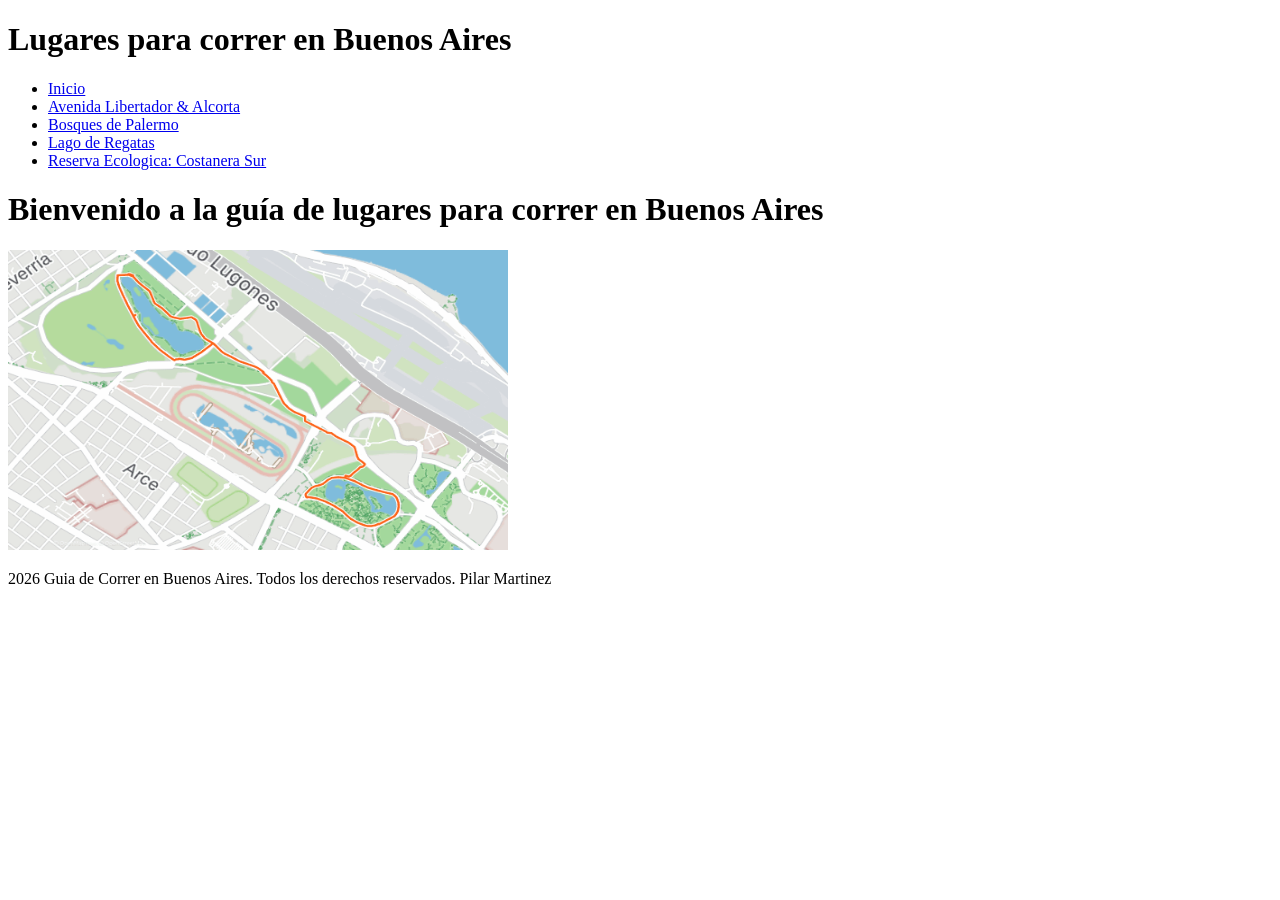
==== index.html @ 620407ea "Realizacion Actividad 1" ====
<!DOCTYPE html>
<html lang="en">
<head>
    <meta charset="UTF-8">
    <meta name="viewport" content="width=device-width, initial-scale=1.0">
    <title>Running</title>
</head>
<body>
    <header>
        <h1>Lugares para correr en Buenos Aires</h1>
        <nav>
            <ul>
                <li><a href="index.html">Inicio</a></li>
                <li><a href="Libertador.html">Avenida Libertador & Alcorta</a></li>
                <li><a href="Palermo.html">Bosques de Palermo</a></li>
                <li><a href="Regatas.html">Lago de Regatas</a></li>
                <li><a href="ReservaEcologica.html">Reserva Ecologica: Costanera Sur</a></li>
            </ul>
        </nav>
    </header>
    <main>
        <h1>Bienvenido a la guía de lugares para correr en Buenos Aires</h1>
        <img src="img\map.png" alt="Mapa de Buenos Aires" width="500" height="300"> 
    </main>
    <footer>
        <p>2026 Guia de Correr en Buenos Aires. Todos los derechos reservados. Pilar Martinez</p>
    </footer>
</body>
</html>
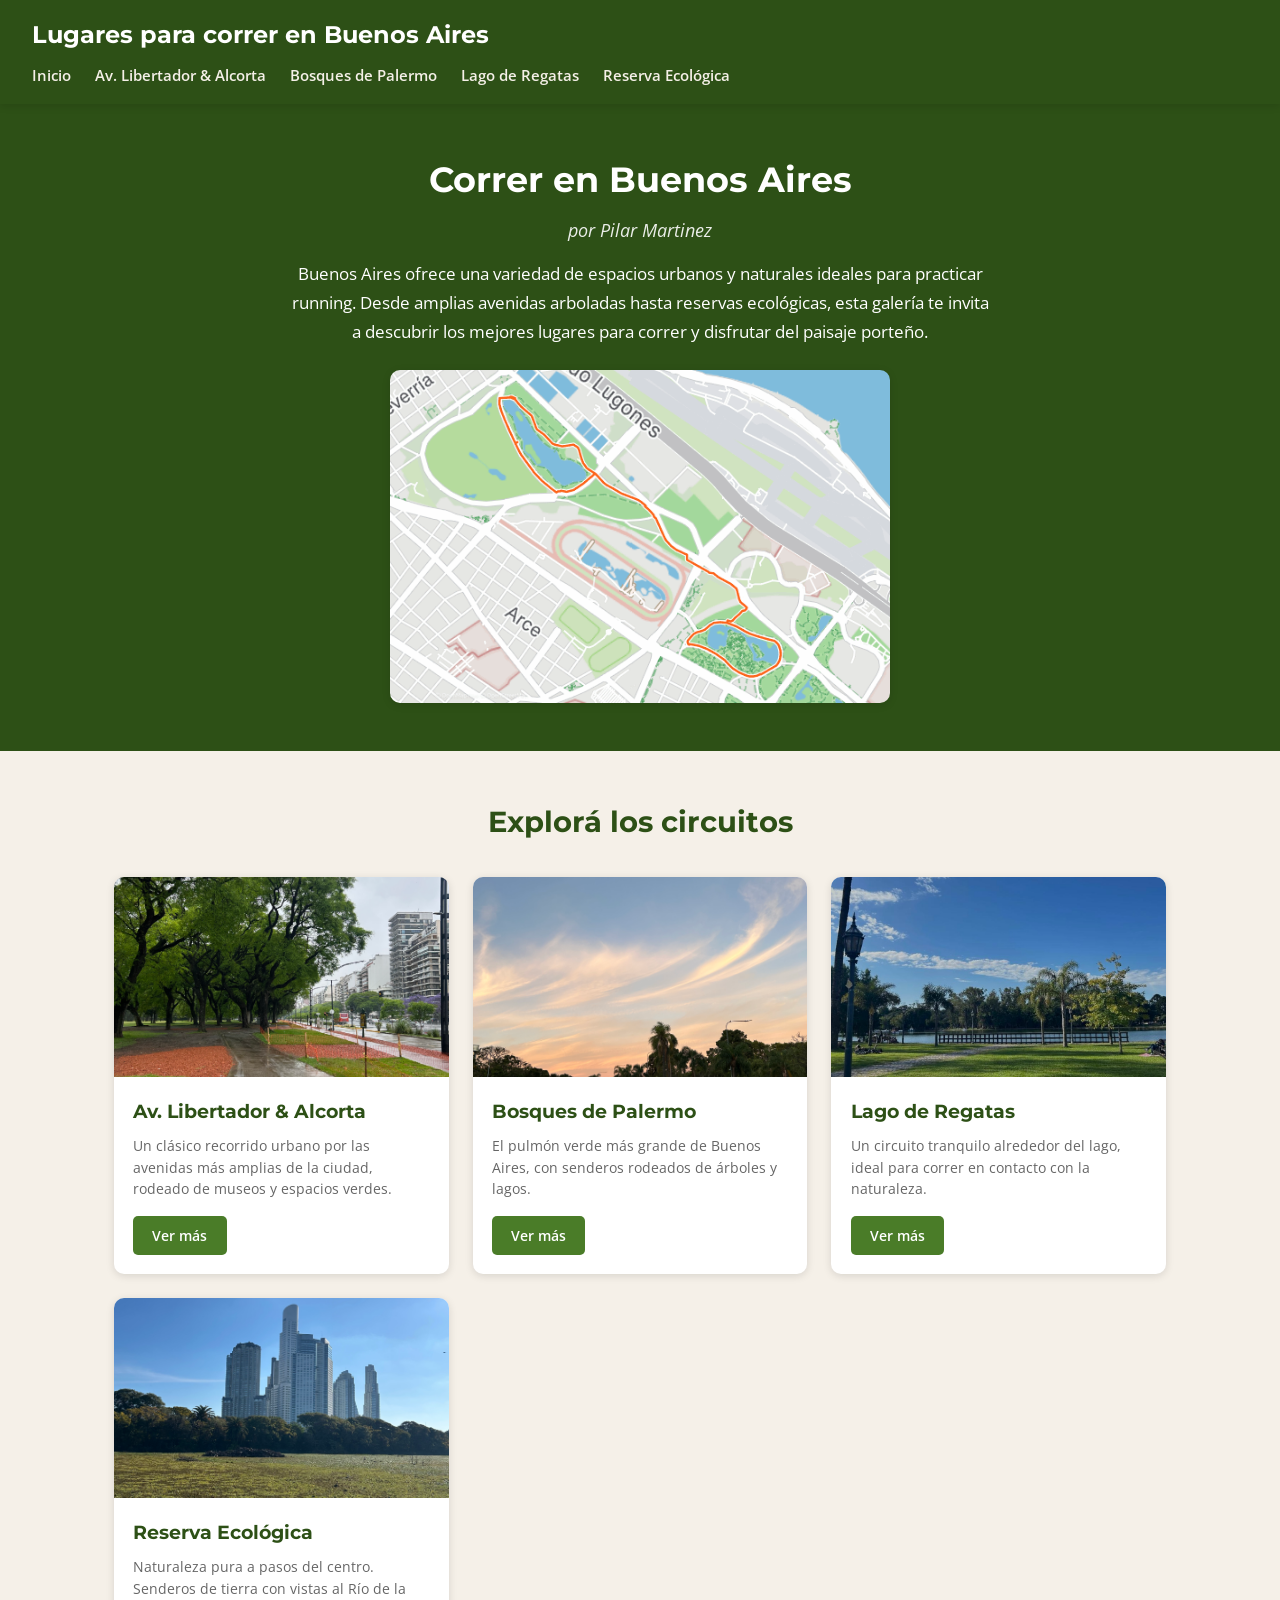
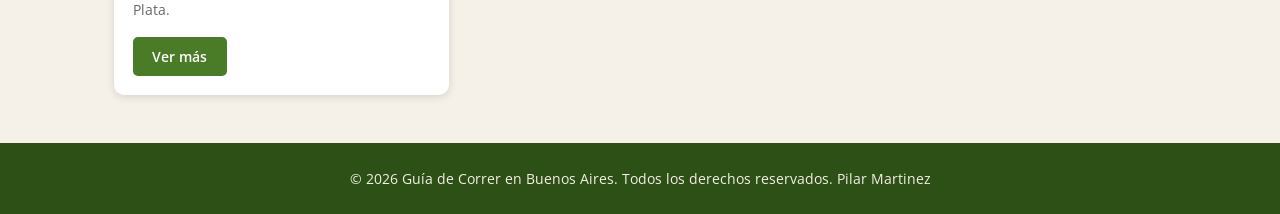
==== commit 84caac72: "Tarea 3" ====
--- a/index.html
+++ b/index.html
@@ -1,29 +1,83 @@
 <!DOCTYPE html>
-<html lang="en">
+<html lang="es">
 <head>
     <meta charset="UTF-8">
     <meta name="viewport" content="width=device-width, initial-scale=1.0">
-    <title>Running</title>
+    <title>Lugares para correr en Buenos Aires</title>
+    <link rel="stylesheet" href="css/style.css">
 </head>
 <body>
     <header>
-        <h1>Lugares para correr en Buenos Aires</h1>
+        <h1><a href="index.html">Lugares para correr en Buenos Aires</a></h1>
         <nav>
             <ul>
                 <li><a href="index.html">Inicio</a></li>
-                <li><a href="Libertador.html">Avenida Libertador & Alcorta</a></li>
+                <li><a href="Libertador.html">Av. Libertador &amp; Alcorta</a></li>
                 <li><a href="Palermo.html">Bosques de Palermo</a></li>
                 <li><a href="Regatas.html">Lago de Regatas</a></li>
-                <li><a href="ReservaEcologica.html">Reserva Ecologica: Costanera Sur</a></li>
+                <li><a href="ReservaEcologica.html">Reserva Ecológica</a></li>
             </ul>
         </nav>
     </header>
+
+    <section class="hero">
+        <h2>Correr en Buenos Aires</h2>
+        <p class="autor">por Pilar Martinez</p>
+        <p class="descripcion">
+            Buenos Aires ofrece una variedad de espacios urbanos y naturales ideales para practicar running.
+            Desde amplias avenidas arboladas hasta reservas ecológicas, esta galería te invita a descubrir
+            los mejores lugares para correr y disfrutar del paisaje porteño.
+        </p>
+        <img src="img/map.png" alt="Mapa de lugares para correr en Buenos Aires">
+    </section>
+
     <main>
-        <h1>Bienvenido a la guía de lugares para correr en Buenos Aires</h1>
-        <img src="img\map.png" alt="Mapa de Buenos Aires" width="500" height="300"> 
+        <section class="galeria">
+            <h2>Explorá los circuitos</h2>
+            <div class="galeria-grid">
+
+                <div class="tarjeta">
+                    <img src="img/libertador.jpeg" alt="Avenida Libertador y Figueroa Alcorta">
+                    <div class="tarjeta-contenido">
+                        <h3>Av. Libertador &amp; Alcorta</h3>
+                        <p>Un clásico recorrido urbano por las avenidas más amplias de la ciudad, rodeado de museos y espacios verdes.</p>
+                        <a href="Libertador.html">Ver más</a>
+                    </div>
+                </div>
+
+                <div class="tarjeta">
+                    <img src="img/bosques.jpeg" alt="Bosques de Palermo">
+                    <div class="tarjeta-contenido">
+                        <h3>Bosques de Palermo</h3>
+                        <p>El pulmón verde más grande de Buenos Aires, con senderos rodeados de árboles y lagos.</p>
+                        <a href="Palermo.html">Ver más</a>
+                    </div>
+                </div>
+
+                <div class="tarjeta">
+                    <img src="img/regatas.jpeg" alt="Lago de Regatas">
+                    <div class="tarjeta-contenido">
+                        <h3>Lago de Regatas</h3>
+                        <p>Un circuito tranquilo alrededor del lago, ideal para correr en contacto con la naturaleza.</p>
+                        <a href="Regatas.html">Ver más</a>
+                    </div>
+                </div>
+
+                <div class="tarjeta">
+                    <img src="img/reserva.jpeg" alt="Reserva Ecológica Costanera Sur">
+                    <div class="tarjeta-contenido">
+                        <h3>Reserva Ecológica</h3>
+                        <p>Naturaleza pura a pasos del centro. Senderos de tierra con vistas al Río de la Plata.</p>
+                        <a href="ReservaEcologica.html">Ver más</a>
+                    </div>
+                </div>
+
+            </div>
+        </section>
     </main>
+
     <footer>
-        <p>2026 Guia de Correr en Buenos Aires. Todos los derechos reservados. Pilar Martinez</p>
+        <p>&copy; 2026 Guía de Correr en Buenos Aires. Todos los derechos reservados. Pilar Martinez</p>
     </footer>
 </body>
 </html>
--- a/css/style.css
+++ b/css/style.css
@@ -0,0 +1,341 @@
+/* ===== Google Fonts ===== */
+@import url('https://fonts.googleapis.com/css2?family=Montserrat:wght@400;600;700&family=Open+Sans:wght@400;600&display=swap');
+
+/* ===== Variables CSS ===== */
+:root {
+    --verde-oscuro: #2D5016;
+    --verde-medio: #4A7C28;
+    --verde-claro: #6BA33E;
+    --crema: #F5F0E8;
+    --blanco: #FFFFFF;
+    --gris-oscuro: #333333;
+    --gris-medio: #666666;
+    --sombra: 0 2px 8px rgba(0, 0, 0, 0.12);
+    --sombra-hover: 0 6px 20px rgba(0, 0, 0, 0.18);
+    --radio: 10px;
+    --transicion: 0.3s ease;
+}
+
+/* ===== Reset y base ===== */
+*,
+*::before,
+*::after {
+    margin: 0;
+    padding: 0;
+    box-sizing: border-box;
+}
+
+body {
+    font-family: 'Open Sans', sans-serif;
+    background-color: var(--crema);
+    color: var(--gris-oscuro);
+    line-height: 1.6;
+    min-height: 100vh;
+    display: flex;
+    flex-direction: column;
+}
+
+img {
+    max-width: 100%;
+    height: auto;
+    display: block;
+}
+
+a {
+    text-decoration: none;
+    color: var(--verde-medio);
+    transition: color var(--transicion);
+}
+
+a:hover {
+    color: var(--verde-claro);
+}
+
+/* ===== Header ===== */
+header {
+    background-color: var(--verde-oscuro);
+    color: var(--blanco);
+    padding: 1rem 2rem;
+    position: sticky;
+    top: 0;
+    z-index: 100;
+    box-shadow: var(--sombra);
+}
+
+header h1 {
+    font-family: 'Montserrat', sans-serif;
+    font-size: 1.5rem;
+    font-weight: 700;
+    margin-bottom: 0.5rem;
+}
+
+header h1 a {
+    color: var(--blanco);
+    text-decoration: none;
+}
+
+header h1 a:hover {
+    color: var(--crema);
+}
+
+nav ul {
+    list-style: none;
+    display: flex;
+    gap: 1.5rem;
+    flex-wrap: wrap;
+}
+
+nav ul li a {
+    color: var(--crema);
+    font-size: 0.95rem;
+    font-weight: 600;
+    padding: 0.3rem 0;
+    border-bottom: 2px solid transparent;
+    transition: border-color var(--transicion), color var(--transicion);
+}
+
+nav ul li a:hover {
+    color: var(--blanco);
+    border-bottom-color: var(--verde-claro);
+}
+
+/* ===== Hero (página principal) ===== */
+.hero {
+    background-color: var(--verde-oscuro);
+    color: var(--blanco);
+    text-align: center;
+    padding: 3rem 2rem;
+}
+
+.hero h2 {
+    font-family: 'Montserrat', sans-serif;
+    font-size: 2.2rem;
+    font-weight: 700;
+    margin-bottom: 0.5rem;
+}
+
+.hero .autor {
+    font-size: 1.1rem;
+    font-style: italic;
+    margin-bottom: 1rem;
+    opacity: 0.9;
+}
+
+.hero .descripcion {
+    font-size: 1.05rem;
+    max-width: 700px;
+    margin: 0 auto 1.5rem;
+    line-height: 1.7;
+}
+
+.hero img {
+    max-width: 500px;
+    margin: 0 auto;
+    border-radius: var(--radio);
+    box-shadow: var(--sombra);
+}
+
+/* ===== Main ===== */
+main {
+    flex: 1;
+    max-width: 1100px;
+    width: 100%;
+    margin: 0 auto;
+    padding: 2rem 1.5rem;
+}
+
+/* ===== Sección de galería ===== */
+.galeria {
+    padding: 1rem 0;
+}
+
+.galeria h2 {
+    font-family: 'Montserrat', sans-serif;
+    font-size: 1.8rem;
+    text-align: center;
+    color: var(--verde-oscuro);
+    margin-bottom: 2rem;
+}
+
+.galeria-grid {
+    display: grid;
+    grid-template-columns: repeat(auto-fill, minmax(250px, 1fr));
+    gap: 1.5rem;
+}
+
+/* ===== Tarjetas ===== */
+.tarjeta {
+    background-color: var(--blanco);
+    border-radius: var(--radio);
+    box-shadow: var(--sombra);
+    overflow: hidden;
+    transition: transform var(--transicion), box-shadow var(--transicion);
+}
+
+.tarjeta:hover {
+    transform: translateY(-5px);
+    box-shadow: var(--sombra-hover);
+}
+
+.tarjeta img {
+    width: 100%;
+    height: 200px;
+    object-fit: cover;
+}
+
+.tarjeta-contenido {
+    padding: 1.2rem;
+}
+
+.tarjeta-contenido h3 {
+    font-family: 'Montserrat', sans-serif;
+    font-size: 1.2rem;
+    color: var(--verde-oscuro);
+    margin-bottom: 0.5rem;
+}
+
+.tarjeta-contenido p {
+    font-size: 0.9rem;
+    color: var(--gris-medio);
+    margin-bottom: 1rem;
+    line-height: 1.5;
+}
+
+.tarjeta-contenido a {
+    display: inline-block;
+    background-color: var(--verde-medio);
+    color: var(--blanco);
+    padding: 0.5rem 1.2rem;
+    border-radius: 5px;
+    font-weight: 600;
+    font-size: 0.9rem;
+    transition: background-color var(--transicion);
+}
+
+.tarjeta-contenido a:hover {
+    background-color: var(--verde-claro);
+    color: var(--blanco);
+}
+
+/* ===== Página de detalle (elementos) ===== */
+.detalle {
+    padding: 1rem 0;
+}
+
+.detalle h1 {
+    font-family: 'Montserrat', sans-serif;
+    font-size: 2rem;
+    color: var(--verde-oscuro);
+    margin-bottom: 1rem;
+    text-align: center;
+}
+
+.detalle-descripcion {
+    background-color: var(--blanco);
+    padding: 1.5rem;
+    border-radius: var(--radio);
+    box-shadow: var(--sombra);
+    margin-bottom: 2rem;
+    line-height: 1.7;
+}
+
+.detalle-descripcion p {
+    margin-bottom: 0.8rem;
+}
+
+.detalle-descripcion p:last-child {
+    margin-bottom: 0;
+}
+
+.detalle-imagenes {
+    display: grid;
+    grid-template-columns: repeat(auto-fill, minmax(300px, 1fr));
+    gap: 1rem;
+    margin-bottom: 2rem;
+}
+
+.detalle-imagenes img {
+    width: 100%;
+    height: 280px;
+    object-fit: cover;
+    border-radius: var(--radio);
+    box-shadow: var(--sombra);
+    transition: transform var(--transicion);
+}
+
+.detalle-imagenes img:hover {
+    transform: scale(1.02);
+}
+
+/* ===== Botón volver ===== */
+.boton-volver {
+    display: inline-block;
+    background-color: var(--verde-oscuro);
+    color: var(--blanco);
+    padding: 0.7rem 1.5rem;
+    border-radius: 5px;
+    font-weight: 600;
+    font-size: 1rem;
+    transition: background-color var(--transicion);
+    margin-top: 1rem;
+}
+
+.boton-volver:hover {
+    background-color: var(--verde-medio);
+    color: var(--blanco);
+}
+
+/* ===== Footer ===== */
+footer {
+    background-color: var(--verde-oscuro);
+    color: var(--crema);
+    text-align: center;
+    padding: 1.5rem 2rem;
+    margin-top: auto;
+    font-size: 0.9rem;
+}
+
+/* ===== Responsive ===== */
+@media (max-width: 768px) {
+    header {
+        padding: 1rem;
+    }
+
+    header h1 {
+        font-size: 1.2rem;
+    }
+
+    nav ul {
+        flex-direction: column;
+        gap: 0.5rem;
+    }
+
+    .hero h2 {
+        font-size: 1.6rem;
+    }
+
+    .hero img {
+        max-width: 100%;
+    }
+
+    main {
+        padding: 1.5rem 1rem;
+    }
+
+    .galeria h2 {
+        font-size: 1.4rem;
+    }
+
+    .galeria-grid {
+        grid-template-columns: 1fr;
+    }
+
+    .detalle h1 {
+        font-size: 1.5rem;
+    }
+
+    .detalle-imagenes {
+        grid-template-columns: 1fr;
+    }
+}
+
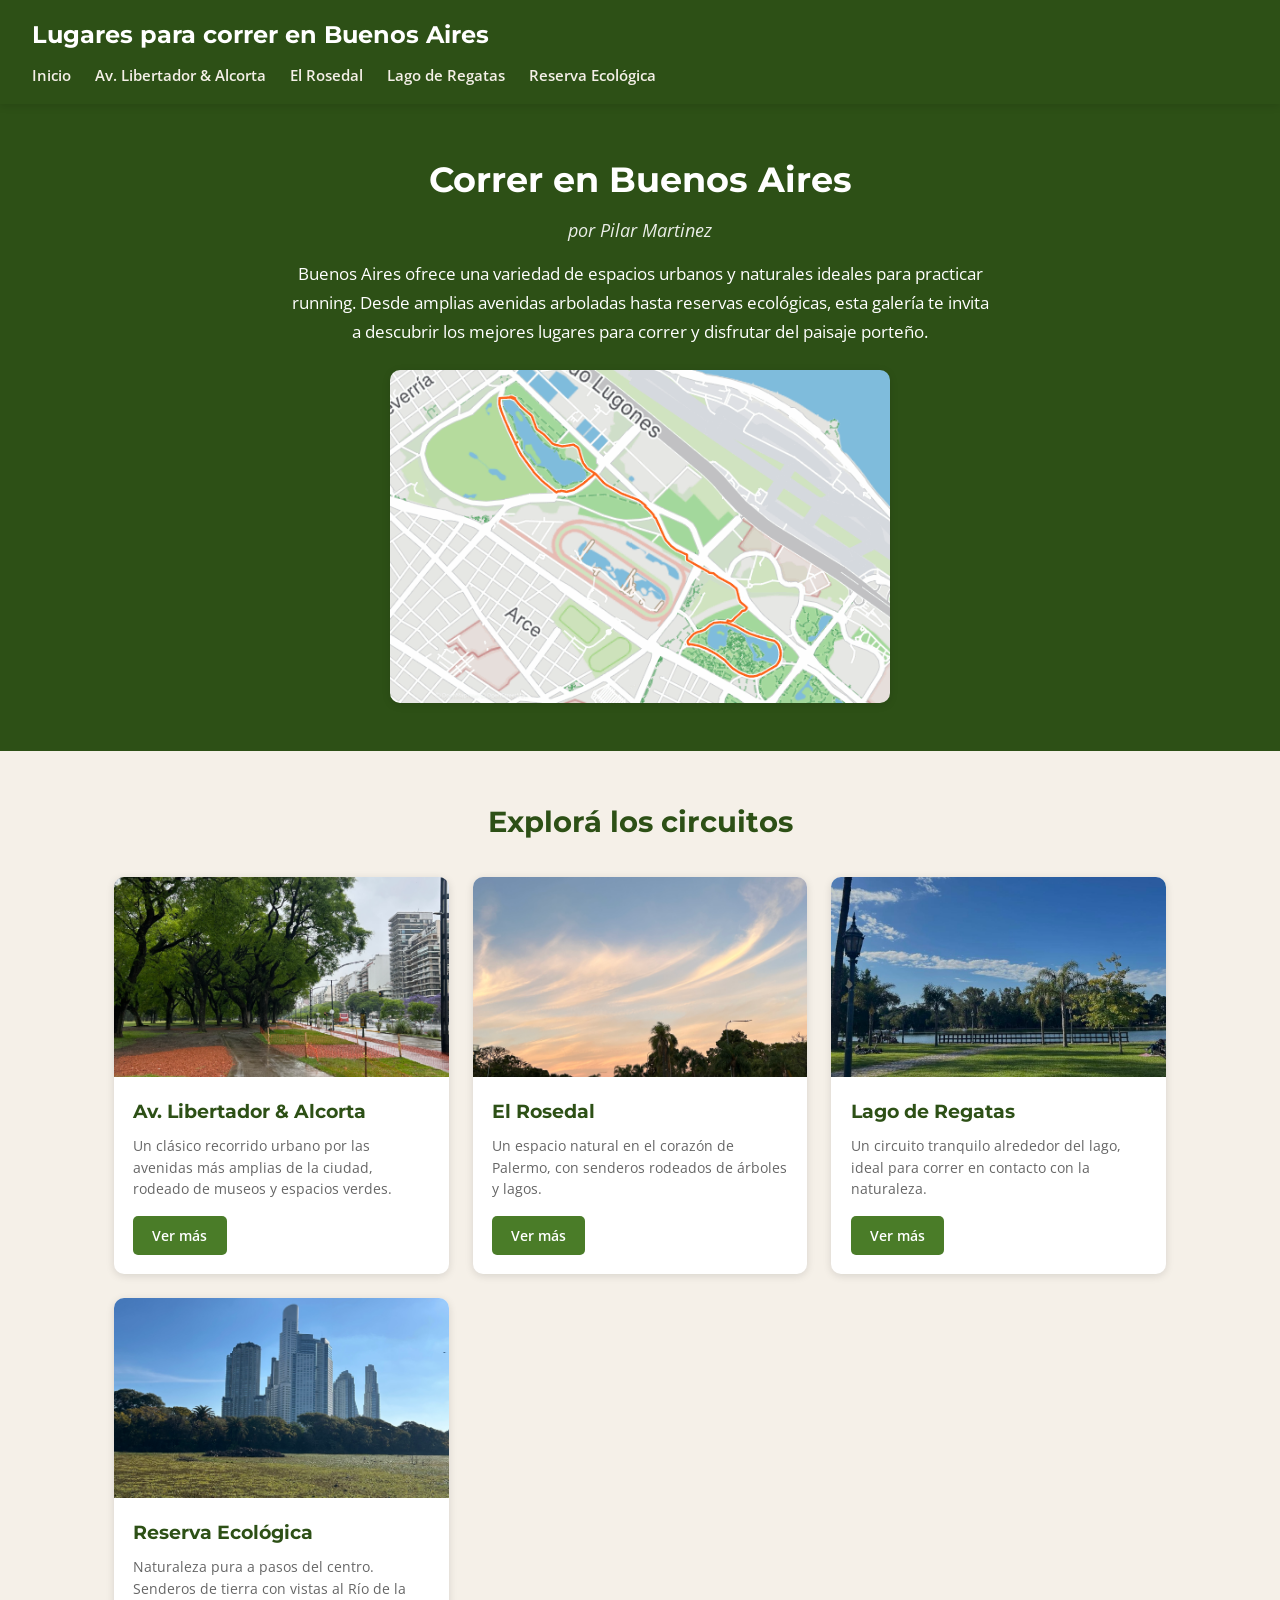
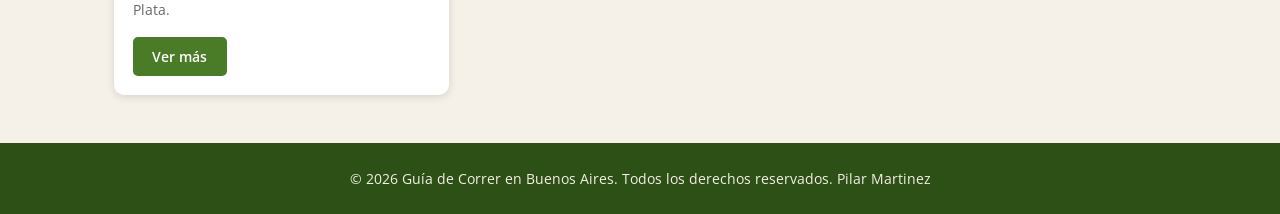
==== commit 470d8195: "Actividad 3" ====
--- a/index.html
+++ b/index.html
@@ -13,7 +13,7 @@
             <ul>
                 <li><a href="index.html">Inicio</a></li>
                 <li><a href="Libertador.html">Av. Libertador &amp; Alcorta</a></li>
-                <li><a href="Palermo.html">Bosques de Palermo</a></li>
+                <li><a href="Rosedal.html">El Rosedal</a></li>
                 <li><a href="Regatas.html">Lago de Regatas</a></li>
                 <li><a href="ReservaEcologica.html">Reserva Ecológica</a></li>
             </ul>
@@ -46,11 +46,11 @@
                 </div>
 
                 <div class="tarjeta">
-                    <img src="img/bosques.jpeg" alt="Bosques de Palermo">
+                    <img src="img/bosques.jpeg" alt="El Rosedal en los Bosques de Palermo">
                     <div class="tarjeta-contenido">
-                        <h3>Bosques de Palermo</h3>
-                        <p>El pulmón verde más grande de Buenos Aires, con senderos rodeados de árboles y lagos.</p>
-                        <a href="Palermo.html">Ver más</a>
+                        <h3>El Rosedal</h3>
+                        <p>Un espacio natural en el corazón de Palermo, con senderos rodeados de árboles y lagos.</p>
+                        <a href="Rosedal.html">Ver más</a>
                     </div>
                 </div>
 
